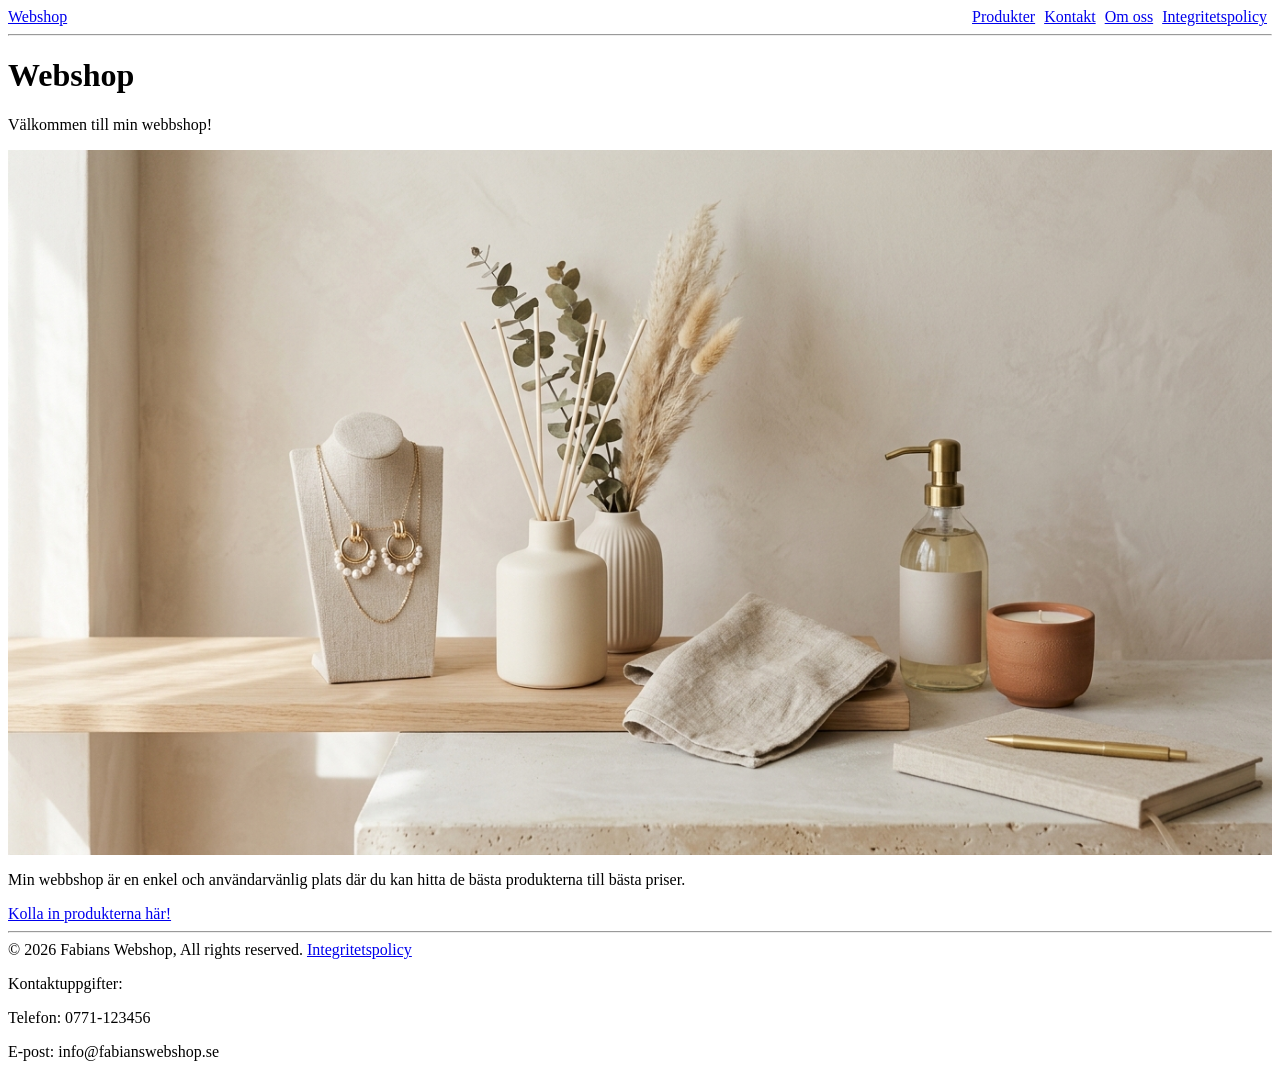
==== index.html @ 033ea496 "feat: skapa startsida med navigeringsmeny, bannerbild och footer" ====
<!doctype html>
<html lang="sv">
  <head>
    <meta charset="UTF-8" />
    <title>Webshop</title>
    <link rel="stylesheet" href="style.css" />
  </head>
  <body>
    <nav>
      <a href="index.html">Webshop</a>
      <div class="float-right">
        <a class="margin-right-10" href="products.html">Produkter</a>
        <a class="margin-right-10" href="contact.html">Kontakt</a>
        <a class="margin-right-10" href="about.html">Om oss</a>
        <a class="margin-right-10" href="privacy.html">Integritetspolicy</a>
      </div>
    </nav>
    <hr />

    <main>
      <h1>Webshop</h1>
      <p>Välkommen till min webbshop!</p>
      <img
        src="webshop.jpg"
        alt="Webbshop"
        style="max-width: 100%; height: auto"
      />
      <p>
        Min webbshop är en enkel och användarvänlig plats där du kan hitta de
        bästa produkterna till bästa priser.
      </p>
      <a href="products.html">Kolla in produkterna här!</a>
    </main>

    <hr />
    <footer>
      <span>&copy; 2026 Fabians Webshop, All rights reserved.</span>
      <a href="privacy.html">Integritetspolicy</a>
      <p>Kontaktuppgifter:</p>
      <p>Telefon: 0771-123456</p>
      <p>E-post: info@fabianswebshop.se</p>
    </footer>
  </body>
</html>
---- style.css ----
.float-right {
  float: right;
}
.margin-right-10 {
  margin-right: 5px;
}

img {
  max-width: 300px;
  height: auto;
  display: block;
  margin-top: 10px;
  margin-bottom: 10px;
}

.big-image {
  max-width: 600px;
  width: 100%;
}
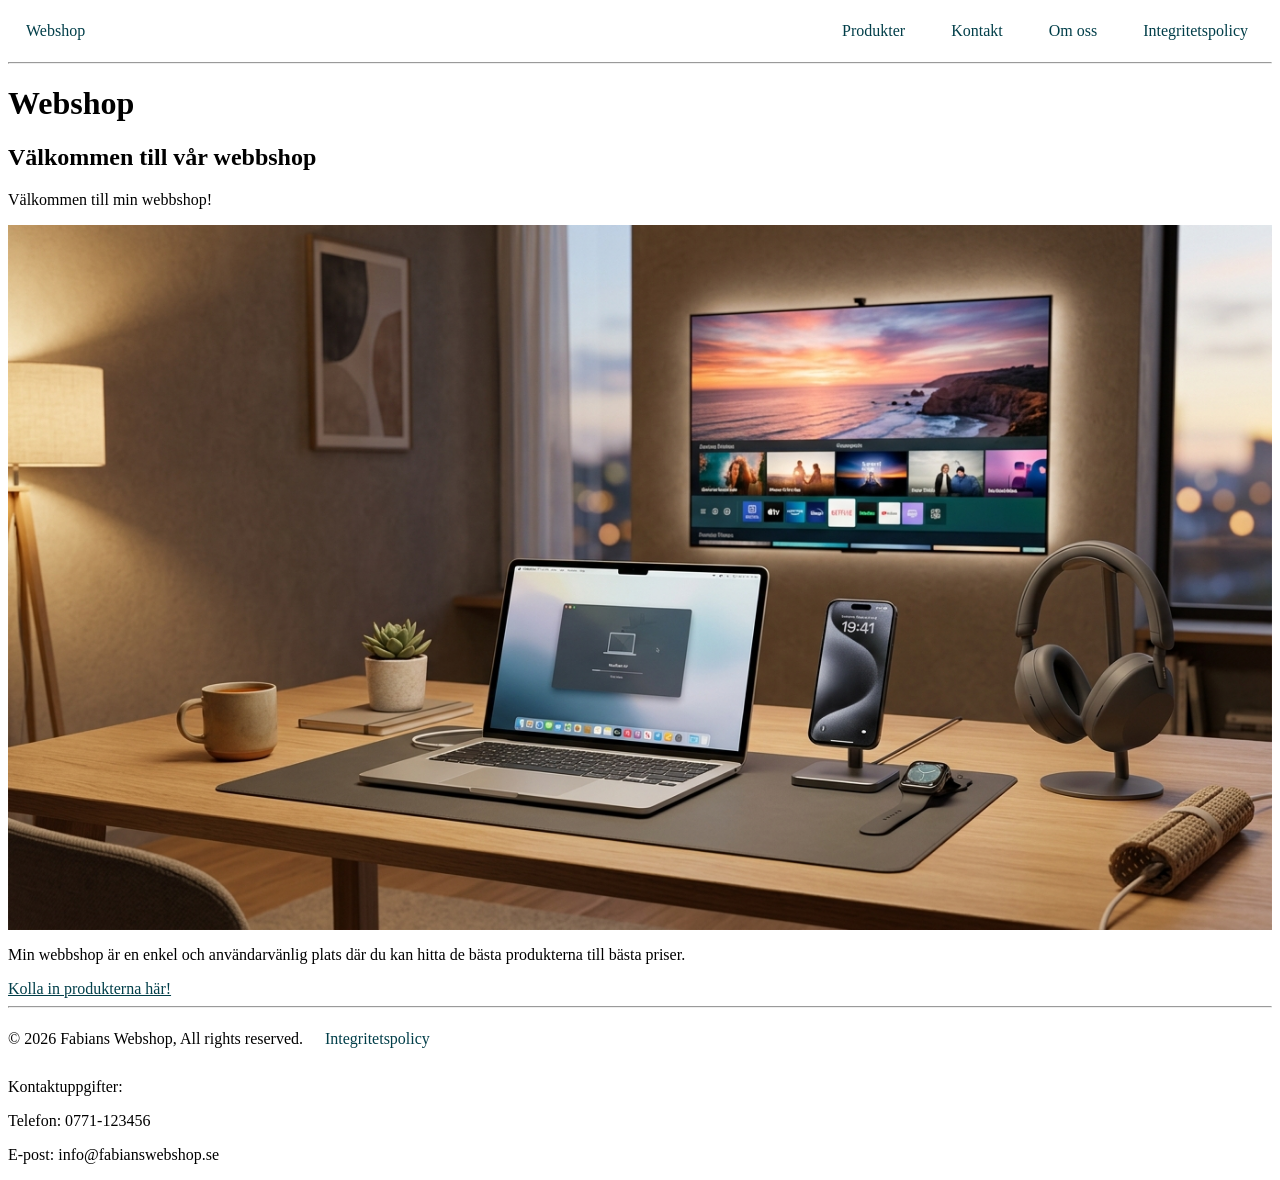
==== commit 3afa378e: "del 2 klart" ====
--- a/index.html
+++ b/index.html
@@ -19,17 +19,20 @@
 
     <main>
       <h1>Webshop</h1>
-      <p>Välkommen till min webbshop!</p>
-      <img
-        src="webshop.jpg"
-        alt="Webbshop"
-        style="max-width: 100%; height: auto"
-      />
-      <p>
-        Min webbshop är en enkel och användarvänlig plats där du kan hitta de
-        bästa produkterna till bästa priser.
-      </p>
-      <a href="products.html">Kolla in produkterna här!</a>
+      <section>
+        <h2>Välkommen till vår webbshop</h2>
+        <p>Välkommen till min webbshop!</p>
+        <img
+          src="electronics_hero.jpg"
+          alt="Laptop, smartphone, hörlurar, smartwatch och projektor på ett bord"
+          style="max-width: 100%; height: auto"
+        />
+        <p>
+          Min webbshop är en enkel och användarvänlig plats där du kan hitta de
+          bästa produkterna till bästa priser.
+        </p>
+        <a href="products.html">Kolla in produkterna här!</a>
+      </section>
     </main>
 
     <hr />
--- a/style.css
+++ b/style.css
@@ -2,7 +2,7 @@
   float: right;
 }
 .margin-right-10 {
-  margin-right: 5px;
+  margin-right: 10px;
 }
 
 img {
@@ -17,3 +17,36 @@
   max-width: 600px;
   width: 100%;
 }
+
+a {
+  color: rgb(1, 62, 73);
+  text-decoration: underline;
+}
+
+a:hover {
+  color: orange;
+}
+
+nav a,
+footer a {
+  display: inline-block;
+  padding: 10px 14px;
+  margin: 4px;
+  text-decoration: none;
+}
+
+nav a:hover,
+footer a:hover {
+  text-decoration: underline;
+}
+
+button,
+input,
+select,
+textarea {
+  font-size: 16px;
+  padding: 10px 14px;
+  margin-top: 6px;
+  margin-bottom: 6px;
+  box-sizing: border-box;
+}
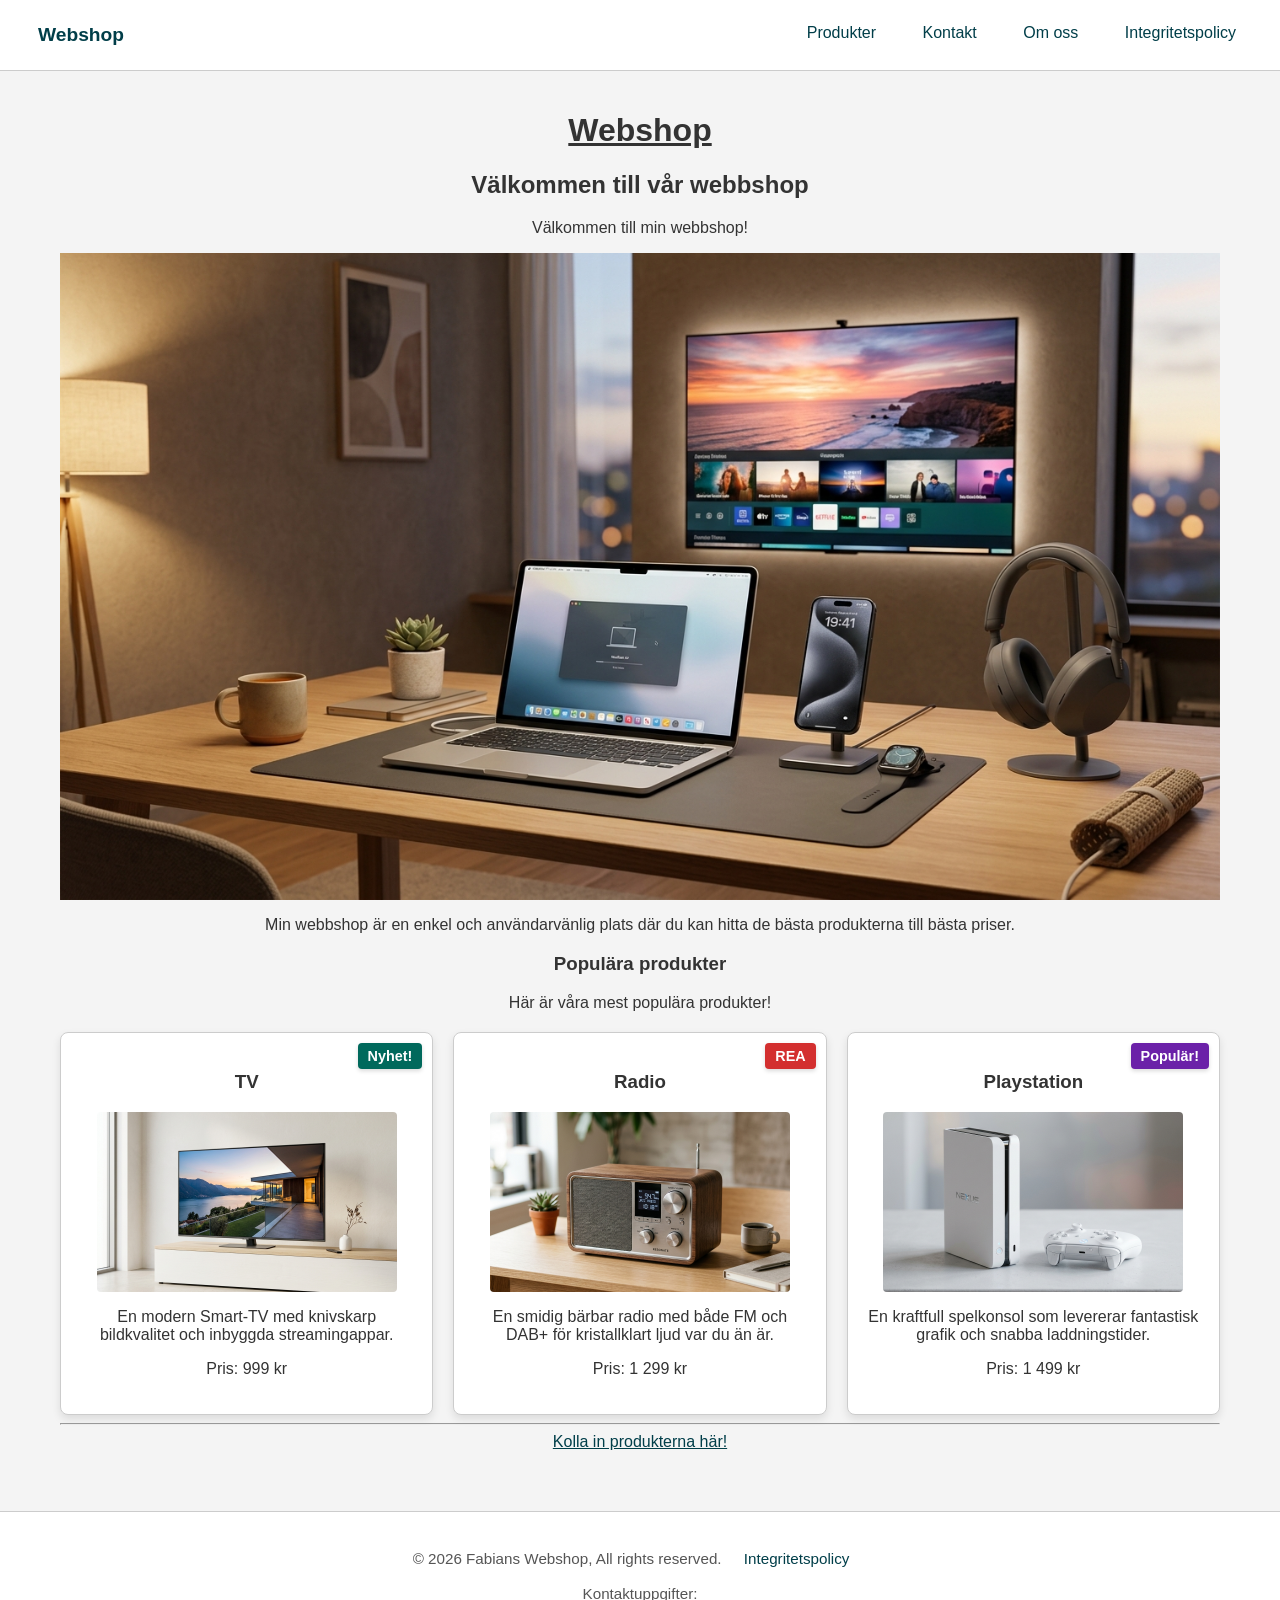
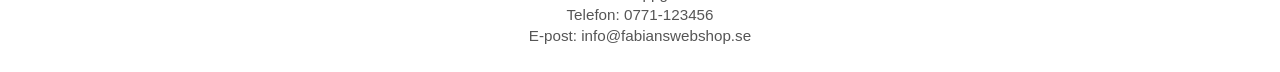
==== commit 7f440d21: "del 5 o 6" ====
--- a/index.html
+++ b/index.html
@@ -2,20 +2,22 @@
 <html lang="sv">
   <head>
     <meta charset="UTF-8" />
+    <meta name="viewport" content="width=device-width, initial-scale=1.0" />
     <title>Webshop</title>
     <link rel="stylesheet" href="style.css" />
   </head>
-  <body>
+  <body class="page-index">
     <nav>
       <a href="index.html">Webshop</a>
-      <div class="float-right">
+      <input type="checkbox" id="menu-toggle" class="menu-checkbox" />
+      <label for="menu-toggle" class="menu-button">&#9776;</label>
+      <div class="nav-links float-right">
         <a class="margin-right-10" href="products.html">Produkter</a>
         <a class="margin-right-10" href="contact.html">Kontakt</a>
         <a class="margin-right-10" href="about.html">Om oss</a>
         <a class="margin-right-10" href="privacy.html">Integritetspolicy</a>
       </div>
     </nav>
-    <hr />
 
     <main>
       <h1>Webshop</h1>
@@ -31,11 +33,50 @@
           Min webbshop är en enkel och användarvänlig plats där du kan hitta de
           bästa produkterna till bästa priser.
         </p>
+        <section>
+          <h3>Populära produkter</h3>
+          <p>Här är våra mest populära produkter!</p>
+          <div class="product-container">
+            <article>
+              <h3>TV</h3>
+              <img src="tv.jpg" alt="Platt-tv på en vit bänk" />
+              <span class="badge badge-new">Nyhet!</span>
+              <p>
+                En modern Smart-TV med knivskarp bildkvalitet och inbyggda
+                streamingappar.
+              </p>
+              <p>Pris: 999 kr</p>
+            </article>
+            <article>
+              <h3>Radio</h3>
+              <img src="radio.jpg" alt="Brun radio" />
+              <span class="badge badge-sale">REA</span>
+              <p>
+                En smidig bärbar radio med både FM och DAB+ för kristallklart
+                ljud var du än är.
+              </p>
+              <p>Pris: 1 299 kr</p>
+            </article>
+            <article>
+              <h3>Playstation</h3>
+              <img
+                src="playstation.jpg"
+                alt="Vitt playstation med kontroller"
+              />
+              <span class="badge badge-popular">Populär!</span>
+              <p>
+                En kraftfull spelkonsol som levererar fantastisk grafik och
+                snabba laddningstider.
+              </p>
+              <p>Pris: 1 499 kr</p>
+            </article>
+          </div>
+        </section>
+        <hr />
         <a href="products.html">Kolla in produkterna här!</a>
       </section>
     </main>
 
-    <hr />
     <footer>
       <span>&copy; 2026 Fabians Webshop, All rights reserved.</span>
       <a href="privacy.html">Integritetspolicy</a>
--- a/style.css
+++ b/style.css
@@ -1,6 +1,31 @@
+*,
+*::before,
+*::after {
+  box-sizing: border-box;
+}
+
+body {
+  font-family: Arial, sans-serif;
+  background-color: #f4f4f4;
+  color: #333;
+  margin: 0;
+}
+
+main,
+footer {
+  text-align: center;
+}
+
+main {
+  padding: 20px;
+  max-width: 1200px;
+  margin: auto;
+}
+
 .float-right {
   float: right;
 }
+
 .margin-right-10 {
   margin-right: 10px;
 }
@@ -9,8 +34,7 @@
   max-width: 300px;
   height: auto;
   display: block;
-  margin-top: 10px;
-  margin-bottom: 10px;
+  margin: 10px auto;
 }
 
 .big-image {
@@ -50,3 +74,183 @@
   margin-bottom: 6px;
   box-sizing: border-box;
 }
+
+form {
+  background-color: #ffffff;
+  border: 1px solid #ccc;
+  border-radius: 8px;
+  padding: 20px;
+  max-width: 480px;
+  margin-left: auto;
+  margin-right: auto;
+  box-shadow: 0 4px 8px rgba(0, 0, 0, 0.1);
+}
+
+form input[type="text"],
+form input[type="email"],
+form select,
+form textarea {
+  width: 100%;
+}
+
+footer {
+  background-color: #ffffff;
+  border-top: 1px solid #ccc;
+  padding: 24px 20px;
+  margin-top: 40px;
+  text-align: center;
+  font-size: 0.95rem;
+  color: #555;
+}
+
+footer p {
+  margin: 4px 0;
+}
+
+nav {
+  text-align: left;
+  background-color: #ffffff;
+  padding: 10px 20px;
+  border-bottom: 1px solid #ccc;
+  position: sticky;
+  top: 0;
+}
+
+nav > a {
+  font-weight: bold;
+  font-size: 1.2rem;
+}
+
+.menu-checkbox {
+  display: none;
+}
+
+.menu-button {
+  display: none;
+  background: #ffffff;
+  border: 1px solid #ccc;
+  border-radius: 4px;
+  font-size: 1.4rem;
+  padding: 4px 10px;
+  cursor: pointer;
+  user-select: none;
+}
+
+@media (max-width: 768px) {
+  nav {
+    flex-wrap: wrap;
+  }
+
+  .menu-button {
+    display: block;
+  }
+
+  .nav-links {
+    display: none;
+    width: 100%;
+    flex-direction: column;
+    margin-top: 10px;
+  }
+
+  .menu-checkbox:checked ~ .nav-links {
+    display: flex;
+  }
+}
+
+.product-container {
+  display: flex;
+  flex-wrap: wrap;
+  gap: 20px;
+  margin-top: 20px;
+}
+
+.product-container article {
+  width: calc((100% - 40px) / 3);
+  background-color: #ffffff;
+  border: 1px solid #ccc;
+  border-radius: 8px;
+  padding: 20px;
+  box-shadow: 0 4px 8px rgba(0, 0, 0, 0.1);
+  position: relative;
+}
+
+@media (max-width: 900px) {
+  .product-container article {
+    width: calc((100% - 20px) / 2);
+  }
+}
+
+@media (max-width: 600px) {
+  .product-container article {
+    width: 100%;
+  }
+}
+
+.product-container img {
+  width: 100%;
+  height: 180px;
+  object-fit: cover;
+  border-radius: 4px;
+}
+
+h1 {
+  text-decoration: underline;
+}
+
+.privacy-card {
+  background-color: #ffffff;
+  border: 1px solid #ccc;
+  border-radius: 8px;
+  padding: 24px;
+  max-width: 650px;
+  margin: 20px auto;
+  text-align: left;
+  box-shadow: 0 4px 8px rgba(0, 0, 0, 0.1);
+}
+
+.about-card {
+  background-color: #ffffff;
+  border: 1px solid #ccc;
+  border-radius: 8px;
+  padding: 24px;
+  max-width: 650px;
+  margin: 20px auto;
+  text-align: center;
+  box-shadow: 0 4px 8px rgba(0, 0, 0, 0.1);
+}
+
+.contact-card {
+  background-color: #ffffff;
+  border: 1px solid #ccc;
+  border-radius: 8px;
+  padding: 24px;
+  max-width: 400px;
+  margin: 20px auto;
+  text-align: center;
+  box-shadow: 0 4px 8px rgba(0, 0, 0, 0.1);
+}
+
+.badge {
+  position: absolute;
+  top: 10px;
+  right: 10px;
+  background-color: #d32f2f;
+  color: #ffffff;
+  padding: 5px 10px;
+  border-radius: 4px;
+  font-size: 0.9rem;
+  font-weight: bold;
+  box-shadow: 0 2px 4px rgba(0, 0, 0, 0.15);
+}
+
+.badge-new {
+  background-color: #00695c;
+}
+
+.badge-sale {
+  background-color: #d32f2f;
+}
+
+.badge-popular {
+  background-color: #6b21a8;
+}
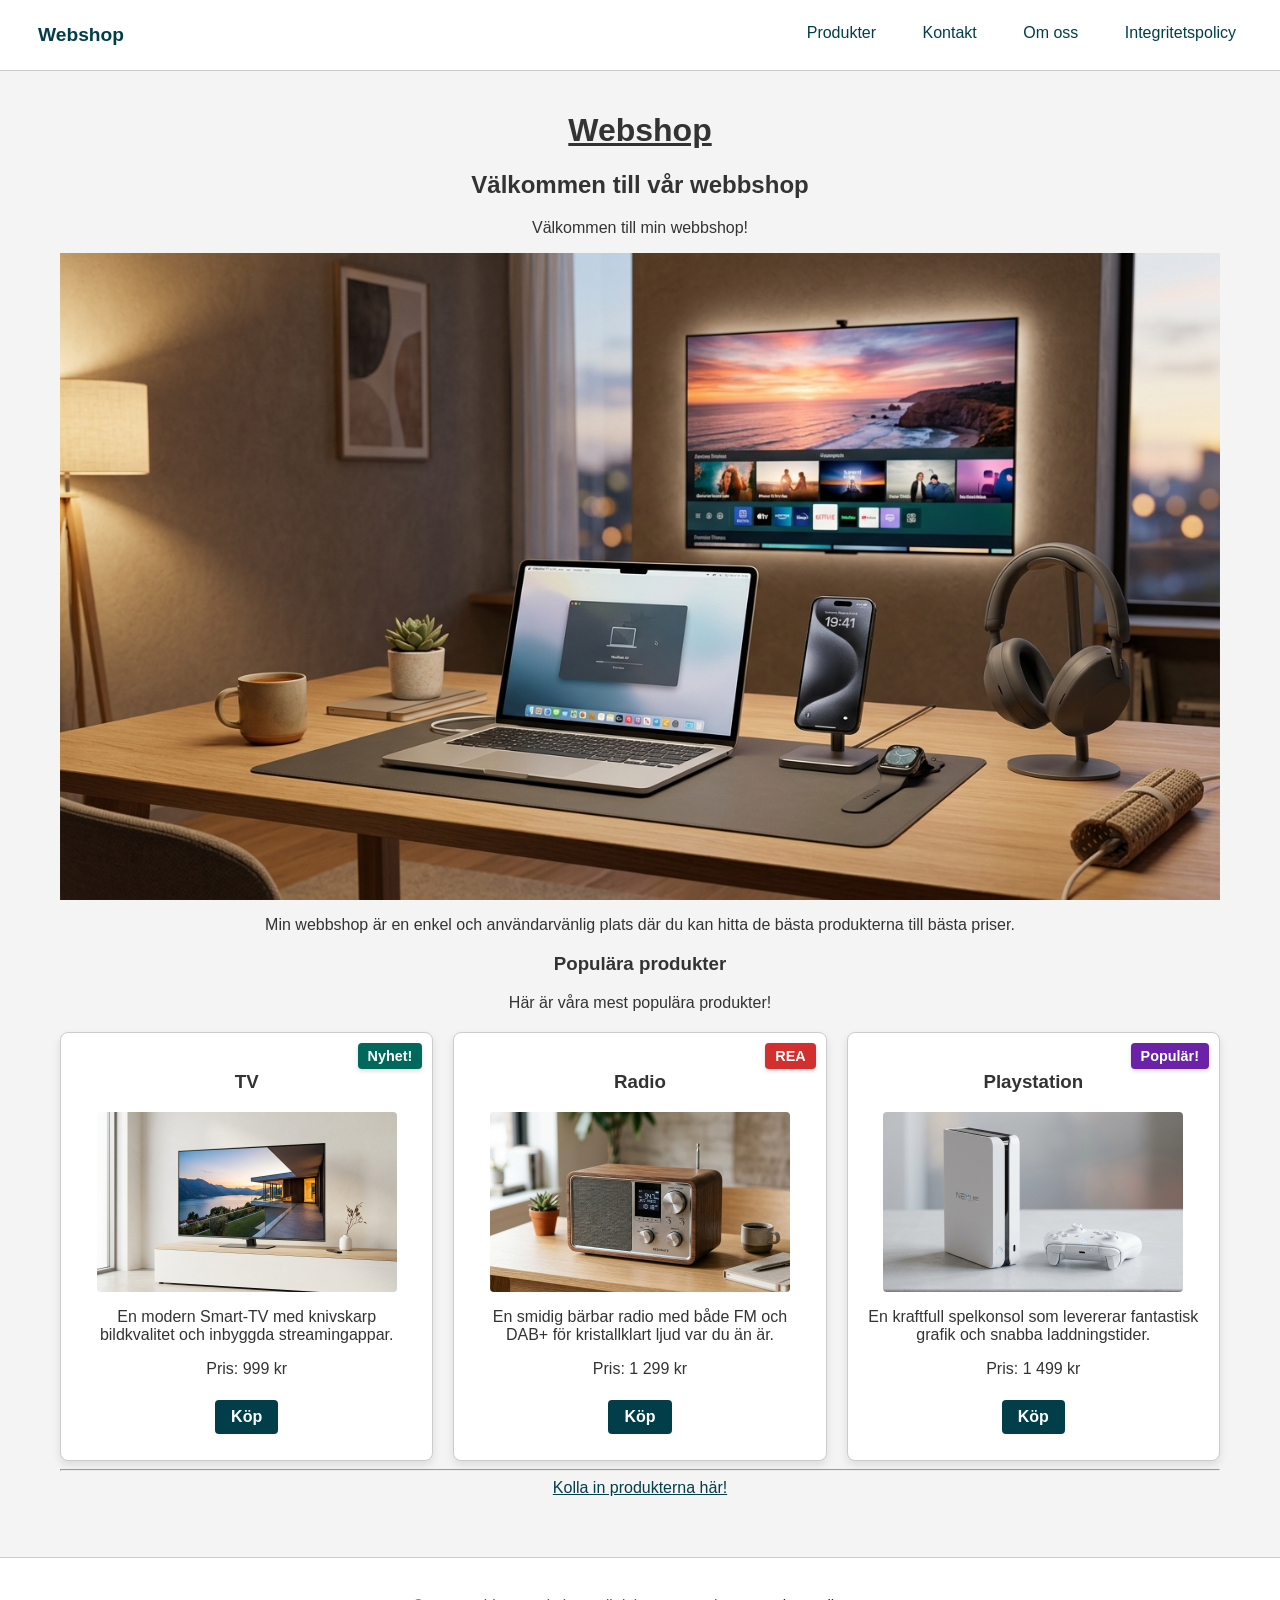
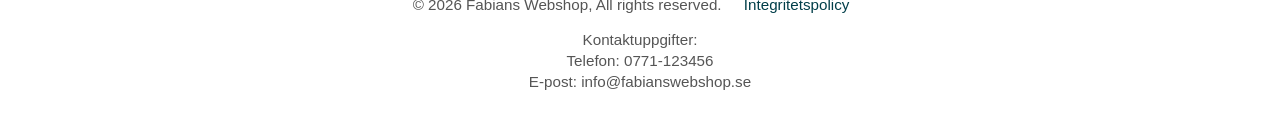
==== commit 8123e9eb: "vg-del" ====
--- a/index.html
+++ b/index.html
@@ -5,6 +5,7 @@
     <meta name="viewport" content="width=device-width, initial-scale=1.0" />
     <title>Webshop</title>
     <link rel="stylesheet" href="style.css" />
+    <script src="main.js" defer></script>
   </head>
   <body class="page-index">
     <nav>
@@ -46,6 +47,7 @@
                 streamingappar.
               </p>
               <p>Pris: 999 kr</p>
+              <button class="buy-btn" data-name="TV">Köp</button>
             </article>
             <article>
               <h3>Radio</h3>
@@ -56,6 +58,7 @@
                 ljud var du än är.
               </p>
               <p>Pris: 1 299 kr</p>
+              <button class="buy-btn" data-name="Radio">Köp</button>
             </article>
             <article>
               <h3>Playstation</h3>
@@ -69,6 +72,7 @@
                 snabba laddningstider.
               </p>
               <p>Pris: 1 499 kr</p>
+              <button class="buy-btn" data-name="Playstation">Köp</button>
             </article>
           </div>
         </section>
--- a/style.css
+++ b/style.css
@@ -254,3 +254,96 @@
 .badge-popular {
   background-color: #6b21a8;
 }
+
+.buy-btn {
+  background-color: rgb(1, 62, 73);
+  color: #ffffff;
+  border: none;
+  border-radius: 4px;
+  padding: 8px 16px;
+  cursor: pointer;
+  font-weight: bold;
+}
+
+.buy-btn:hover {
+  background-color: orange;
+  color: #333;
+}
+
+.hidden {
+  display: none !important;
+}
+
+.quantity-input {
+  width: 60px;
+  padding: 6px;
+  margin-right: 8px;
+  border: 1px solid #ccc;
+  border-radius: 4px;
+  text-align: center;
+}
+
+.cart-menu-btn {
+  background-color: rgb(1, 62, 73);
+  color: #ffffff;
+  border: none;
+  border-radius: 4px;
+  padding: 8px 12px;
+  cursor: pointer;
+  font-weight: bold;
+  margin-left: 10px;
+}
+
+.cart-menu-btn:hover {
+  background-color: orange;
+  color: #333;
+}
+
+.cart-modal {
+  position: fixed;
+  top: 70px;
+  right: 20px;
+  width: 300px;
+  background-color: #ffffff;
+  border: 2px solid rgb(1, 62, 73);
+  border-radius: 8px;
+  padding: 20px;
+  box-shadow: 0 4px 12px rgba(0, 0, 0, 0.25);
+  z-index: 1000;
+  text-align: left;
+}
+
+.cart-modal h2 {
+  margin-top: 0;
+  font-size: 1.2rem;
+  border-bottom: 1px solid #ccc;
+  padding-bottom: 8px;
+}
+
+.cart-modal ul {
+  list-style-type: none;
+  padding: 0;
+  margin: 15px 0;
+  max-height: 200px;
+  overflow-y: auto;
+}
+
+.cart-modal li {
+  padding: 6px 0;
+  border-bottom: 1px solid #eee;
+}
+
+.close-btn {
+  background-color: #d32f2f;
+  color: #ffffff;
+  border: none;
+  border-radius: 4px;
+  padding: 6px 12px;
+  cursor: pointer;
+  font-weight: bold;
+  width: 100%;
+}
+
+.close-btn:hover {
+  background-color: #b71c1c;
+}
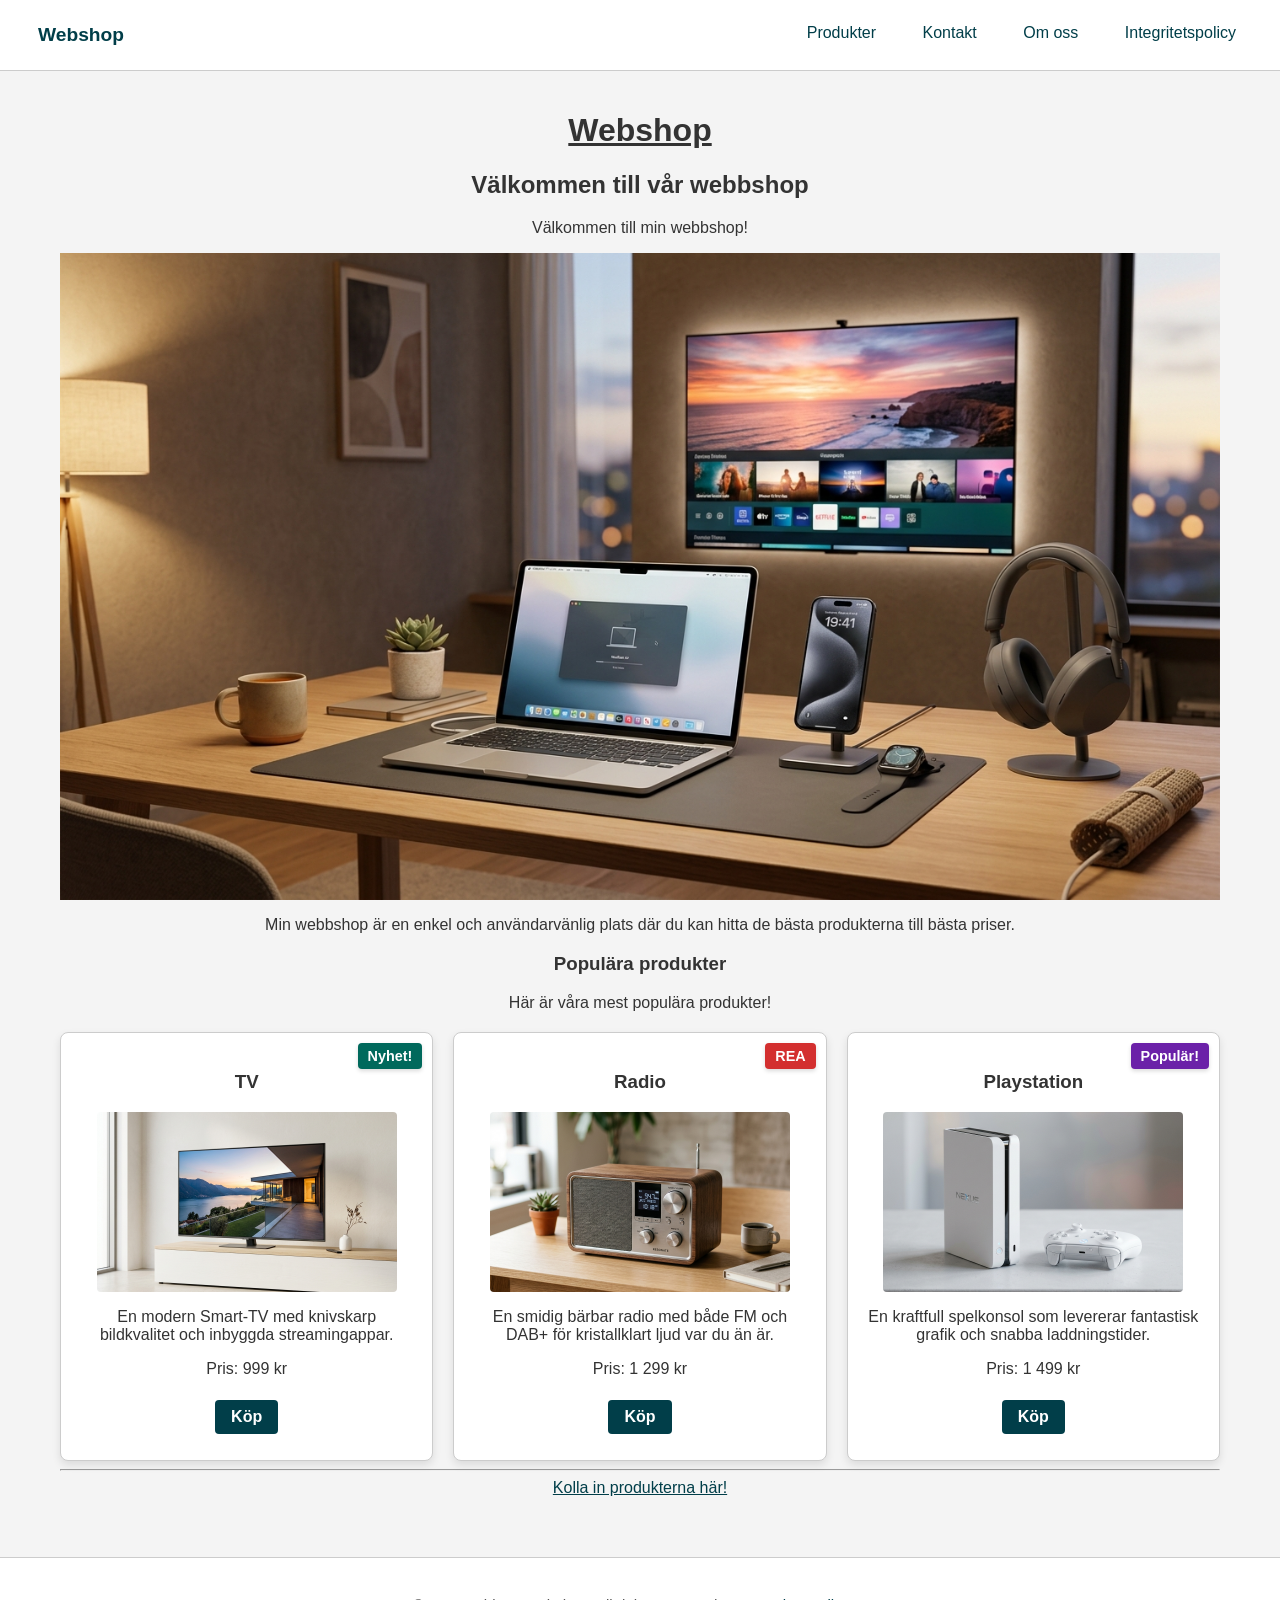
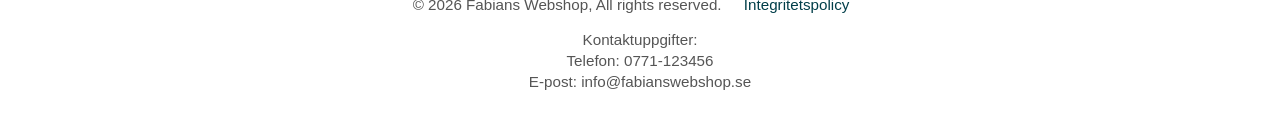
==== commit ef3d555a: "menu" ====
--- a/index.html
+++ b/index.html
@@ -10,9 +10,8 @@
   <body class="page-index">
     <nav>
       <a href="index.html">Webshop</a>
-      <input type="checkbox" id="menu-toggle" class="menu-checkbox" />
-      <label for="menu-toggle" class="menu-button">&#9776;</label>
-      <div class="nav-links float-right">
+      <button id="menu-btn" class="menu-button">&#9776;</button>
+      <div id="nav-links" class="nav-links float-right">
         <a class="margin-right-10" href="products.html">Produkter</a>
         <a class="margin-right-10" href="contact.html">Kontakt</a>
         <a class="margin-right-10" href="about.html">Om oss</a>
--- a/style.css
+++ b/style.css
@@ -114,15 +114,12 @@
   border-bottom: 1px solid #ccc;
   position: sticky;
   top: 0;
+  z-index: 1000;
 }
 
 nav > a {
   font-weight: bold;
   font-size: 1.2rem;
-}
-
-.menu-checkbox {
-  display: none;
 }
 
 .menu-button {
@@ -150,9 +147,13 @@
     width: 100%;
     flex-direction: column;
     margin-top: 10px;
-  }
-
-  .menu-checkbox:checked ~ .nav-links {
+    background-color: #ffffff;
+    padding: 10px;
+    border-radius: 4px;
+    box-shadow: 0 4px 8px rgba(0, 0, 0, 0.1);
+  }
+
+  .nav-links.active {
     display: flex;
   }
 }
@@ -274,76 +275,12 @@
   display: none !important;
 }
 
-.quantity-input {
-  width: 60px;
-  padding: 6px;
-  margin-right: 8px;
-  border: 1px solid #ccc;
-  border-radius: 4px;
-  text-align: center;
-}
-
-.cart-menu-btn {
-  background-color: rgb(1, 62, 73);
-  color: #ffffff;
-  border: none;
-  border-radius: 4px;
-  padding: 8px 12px;
-  cursor: pointer;
-  font-weight: bold;
-  margin-left: 10px;
-}
-
-.cart-menu-btn:hover {
-  background-color: orange;
-  color: #333;
-}
-
 .cart-modal {
   position: fixed;
   top: 70px;
   right: 20px;
-  width: 300px;
-  background-color: #ffffff;
-  border: 2px solid rgb(1, 62, 73);
-  border-radius: 8px;
-  padding: 20px;
-  box-shadow: 0 4px 12px rgba(0, 0, 0, 0.25);
+  background-color: white;
+  border: 1px solid black;
+  padding: 15px;
   z-index: 1000;
-  text-align: left;
-}
-
-.cart-modal h2 {
-  margin-top: 0;
-  font-size: 1.2rem;
-  border-bottom: 1px solid #ccc;
-  padding-bottom: 8px;
-}
-
-.cart-modal ul {
-  list-style-type: none;
-  padding: 0;
-  margin: 15px 0;
-  max-height: 200px;
-  overflow-y: auto;
-}
-
-.cart-modal li {
-  padding: 6px 0;
-  border-bottom: 1px solid #eee;
-}
-
-.close-btn {
-  background-color: #d32f2f;
-  color: #ffffff;
-  border: none;
-  border-radius: 4px;
-  padding: 6px 12px;
-  cursor: pointer;
-  font-weight: bold;
-  width: 100%;
-}
-
-.close-btn:hover {
-  background-color: #b71c1c;
-}
+}
